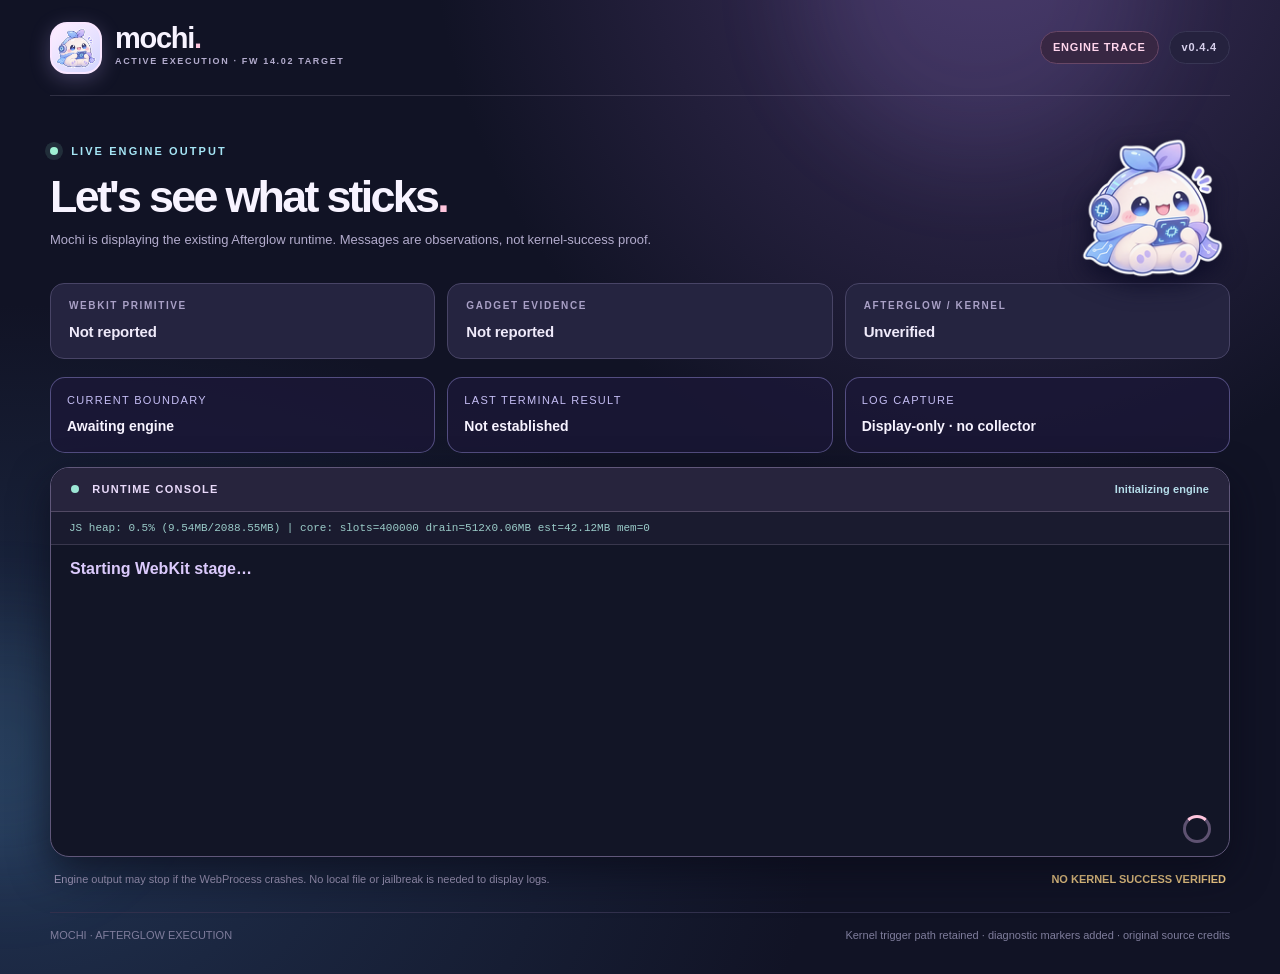
==== launch.html @ a504700c "test" ====
<!-- HTML | launch.html | PlayStation 4 WebKit browser | Mochi Afterglow execution view -->
<!doctype html>
<html lang="en">
<head>
  <meta charset="utf-8">
  <meta name="viewport" content="width=device-width,initial-scale=1">
  <meta name="theme-color" content="#151329">
  <meta name="referrer" content="same-origin">
  <title>Mochi · Live WebKit Execution</title>
  <link rel="stylesheet" href="./assets/mochi-launch.css?v=04">
  <link rel="stylesheet" href="./assets/mochi-diagnostics.css?v=044">
</head>
<body class="launch-page">
<div class="haze h1"></div><div class="haze h2"></div>
<div class="shell">
  <header class="masthead">
    <div class="brand"><span class="brand-mark"><img src="./assets/mochi-icon.png" alt=""></span><span>mochi<span class="brand-dot">.</span><small>ACTIVE EXECUTION · FW 14.02 TARGET</small></span></div>
    <div class="head-right"><span class="chip chip-fw" id="active-mode">PREPARING</span><span class="chip">v0.4.4</span></div>
  </header>
  <main class="run-main">
    <div class="run-head">
      <div><div class="eyebrow"><span class="live-dot"></span> LIVE ENGINE OUTPUT</div><h1>Let's see what sticks<span class="brand-dot">.</span></h1><p>Mochi is displaying the existing Afterglow runtime. Messages are observations, not kernel-success proof.</p></div>
      <img class="run-mascot" src="./assets/mochi-icon.png" alt="Mochi mascot">
    </div>
    <div class="run-statbar">
      <div><small>WEBKIT PRIMITIVE</small><strong id="m-primitive">Not reported</strong></div>
      <div><small>GADGET EVIDENCE</small><strong id="m-gadget">Not reported</strong></div>
      <div><small>AFTERGLOW / KERNEL</small><strong id="m-afterglow">Unverified</strong></div>
    </div>
    <div class="mochi-diagbar" id="mochi-diagbar">
      <div><small>CURRENT BOUNDARY</small><strong id="mochi-boundary">Awaiting engine</strong></div>
      <div><small>LAST TERMINAL RESULT</small><strong id="mochi-stop">Not established</strong></div>
      <div><small>LOG CAPTURE</small><strong id="mochi-capture-status">On-screen only</strong></div>
    </div>
    <div class="terminal-wrap">
      <div class="terminal-title"><span><i class="circle"></i> RUNTIME CONSOLE</span><span id="m-state">Initializing engine</span></div>
      <div id="ramBox">RAM: checking...</div>
      <div id="state" aria-live="polite">Starting WebKit stage…</div>
      <div id="out" role="log" aria-live="off"></div>
      <div id="spin" aria-hidden="true"></div>
      <div id="msg"></div>
    </div>
    <div class="run-footnote"><span>Engine output may stop if the WebProcess crashes. No local file or jailbreak is needed to display logs.</span><span id="m-final">NO KERNEL SUCCESS VERIFIED</span></div>
  </main>
  <footer><span>MOCHI · AFTERGLOW EXECUTION</span><span>Kernel trigger path retained · diagnostic markers added · original source credits</span></footer>
</div>
<script src="./assets/mochi-monitor.js?v=044"></script>
<script src="./assets/mochi-capture.js?v=044"></script>
<script type="module">
import("./assets/jb-g.js?v=1402d").catch(function (error) {
  var detail = error && (error.stack || error.message) ? (error.stack || error.message) : String(error);
  var output = document.getElementById("out");
  var status = document.getElementById("state");
  var label = document.getElementById("m-state");
  if (output) output.textContent += "\nMOCHI-IMPORT-FAIL: " + detail + "\n";
  if (window.MochiCapture) window.MochiCapture.push("MOCHI-IMPORT-FAIL", detail);
  if (status) status.textContent = "Engine module could not load — inspect console";
  if (label) label.textContent = "MODULE LOAD ERROR";
});
</script>
</body></html>
---- assets/mochi-launch.css ----
/* CSS | assets/mochi-launch.css | PlayStation 4 WebKit browser | Mochi pastel launcher */
:root{--bg:#111325;--deep:#17182e;--panel:#1b1d36;--panel-light:#242440;--line:#383654;--copy:#f7f3ff;--muted:#b3accd;--rose:#ffc5dd;--rose2:#f7a7ce;--lav:#c9b5ff;--ice:#a5e5f5;--mint:#a5e7d5;--warn:#ffd78d;--red:#ff9ca7}
*{box-sizing:border-box}html{min-height:100%;background:var(--bg)}body{margin:0;min-height:100vh;color:var(--copy);font:16px/1.55 "Segoe UI",Arial,sans-serif;background:radial-gradient(ellipse at 77% -12%,#3f315e 0%,transparent 40%),radial-gradient(ellipse at 0% 86%,#20314f 0%,transparent 45%),var(--bg)}button,input,select{font:inherit}button{cursor:pointer}button:focus,a:focus{outline:3px solid var(--ice);outline-offset:4px}a{color:inherit;text-decoration:none}code{font:14px/1.4 Consolas,monospace;color:#d5c7ff}.haze{position:fixed;pointer-events:none;border-radius:50%;filter:blur(50px);opacity:.11;z-index:0}.h1{width:350px;height:350px;background:#b99cff;right:10%;top:-190px}.h2{width:250px;height:250px;background:#76caf5;left:-120px;bottom:30px}.shell{width:min(1180px,calc(100% - 48px));margin:0 auto;position:relative;z-index:1}.masthead{height:96px;display:flex;align-items:center;justify-content:space-between;border-bottom:1px solid rgba(236,224,255,.14)}.brand{display:flex;align-items:center;gap:13px;font-size:29px;font-weight:900;letter-spacing:-1.3px;line-height:1}.brand-mark{width:52px;height:52px;display:flex;align-items:center;justify-content:center;background:linear-gradient(140deg,#ffeeff,#d2d6ff);border:2px solid #f9e6ff;border-radius:17px;overflow:hidden;box-shadow:0 5px 20px rgba(201,181,255,.25)}.brand-mark img{width:92%;height:92%;object-fit:contain}.brand-dot{color:var(--rose)}.brand small{display:block;font-weight:800;color:var(--muted);font-size:9px;letter-spacing:1.65px;line-height:1.9}.head-right{display:flex;align-items:center;gap:10px}.chip,.stage-pill{font-size:11px;font-weight:800;letter-spacing:.8px;border:1px solid var(--line);border-radius:20px;padding:7px 12px;color:#d8d1ed;background:#25223e}.chip-fw{background:#382743;color:#ffd5ec;border-color:#684766}.hero{display:grid;grid-template-columns:1.45fr .85fr;align-items:center;min-height:332px;padding:22px 28px 24px 9px;gap:16px}.eyebrow,.kicker{font-size:11px;letter-spacing:2.1px;color:var(--ice);font-weight:850}.live-dot,.mini-dot{display:inline-block;width:8px;height:8px;border-radius:50%;background:#9ff2d4;box-shadow:0 0 0 5px rgba(159,242,212,.12);margin-right:8px}.hero h1,.run-head h1{font-weight:900;font-size:clamp(32px,4.4vw,59px);letter-spacing:-2.7px;line-height:1.08;margin:15px 0 18px}.hero h1 em{font-style:normal;color:var(--rose)}.hero-copy p{color:var(--muted);font-size:16px;max-width:670px;line-height:1.7;margin:0 0 21px}.compat-line{display:flex;align-items:center;gap:3px;color:#c0c9e8;font-size:13px}.mini-dot{width:6px;height:6px;box-shadow:none;background:var(--lav)}.hero-mascot{height:305px;position:relative;display:flex;align-items:center;justify-content:center}.hero-mascot img{position:relative;z-index:2;max-width:95%;max-height:305px;object-fit:contain;filter:drop-shadow(0 14px 30px rgba(6,8,25,.45))}.orbit{position:absolute;width:280px;height:245px;border-radius:50%;background:radial-gradient(ellipse,#c3b2ff33,transparent 75%)}.o2{width:160px;height:160px;background:radial-gradient(ellipse,#87d8ec26,transparent 75%)}.sparkle{position:absolute;color:#fbc4e6;font-size:24px}.s1{top:15%;left:12%}.s2{bottom:15%;right:1%}.control-panel{background:linear-gradient(145deg,rgba(43,40,70,.94),rgba(23,25,47,.98));border:1px solid #484467;border-radius:25px;overflow:hidden;box-shadow:0 20px 48px rgba(4,3,18,.24)}.section-head{display:flex;align-items:center;justify-content:space-between;padding:22px 30px 19px;border-bottom:1px solid var(--line)}.section-head h2{font-size:24px;line-height:1.2;letter-spacing:-.7px;margin:5px 0 0}.stage-pill{color:#e7d9ff;background:#3c345a;border-color:#5c507d}.mode-list{padding:14px 17px 5px}.mode{display:flex;align-items:center;gap:20px;padding:18px 13px 18px 17px;border-radius:16px;margin:0 0 8px;background:rgba(255,255,255,.025);border:1px solid rgba(241,228,255,.08)}.mode.recommended{background:linear-gradient(90deg,rgba(199,175,255,.08),rgba(199,175,255,.02))}.mode.kernel-mode{background:linear-gradient(90deg,rgba(252,194,222,.09),rgba(255,255,255,.02));border-color:rgba(249,199,223,.19)}.mode-icon{width:46px;height:46px;flex:0 0 46px;display:flex;justify-content:center;align-items:center;border-radius:13px;background:#3a3457;color:#f7d4ff;font-size:27px}.kernel-mode .mode-icon{background:#4f3452;color:#ffd1e5}.mode-body{flex:1;min-width:0}.mode-name{font-weight:800;font-size:17px;margin-bottom:4px}.mode-body p{margin:0;color:var(--muted);font-size:13px;max-width:580px;line-height:1.5}.small-tag{font-size:10px;letter-spacing:.6px;color:#b8f4db;border-radius:6px;background:#1d4b49;padding:3px 6px;margin-left:6px;vertical-align:middle}.small-tag.caution{color:#ffebc2;background:#5a4234}.btn{border:1px solid transparent;border-radius:12px;padding:13px 17px;white-space:nowrap;min-width:168px;text-align:center;font-size:13px;font-weight:850;transition:filter .12s ease,transform .12s ease}.btn:hover{filter:brightness(1.09)}.btn:active{transform:translateY(2px)}.btn span{margin-left:9px}.btn-soft{background:linear-gradient(100deg,#e4ccff,#ffe0f3);color:#2a1c42}.btn-line{background:#34314e;color:#f3e9ff;border-color:#696184}.btn-primary{background:linear-gradient(100deg,#ffc3df,#e5bff7);color:#30203e}.note-row{display:flex;gap:13px;align-items:flex-start;margin:9px 28px 10px;color:#b9b2d0;font-size:12px;line-height:1.6}.note-icon{border:1px solid #777095;width:20px;height:20px;display:flex;align-items:center;justify-content:center;flex:0 0 20px;border-radius:50%;font-size:12px;font-weight:900;color:#d9c7fb}.note-row strong{color:#f4e8ff}.note-row.danger{margin-bottom:24px;color:#dfc8bb}.note-row.danger .note-icon{color:#ffd8a6;border-color:#866f67}.dashboard-summary{display:grid;grid-template-columns:repeat(4,1fr);gap:12px;margin:17px 0 24px}.stat{background:rgba(35,33,62,.8);border:1px solid var(--line);border-radius:16px;padding:17px 19px;min-width:0}.stat small,.run-statbar small{display:block;color:#a9a0c6;font-size:10px;font-weight:800;letter-spacing:1.6px;margin-bottom:6px}.stat strong,.run-statbar strong{display:block;font-size:16px;letter-spacing:-.2px}.stat span{display:block;font-size:12px;color:var(--muted);margin-top:3px}footer{display:flex;justify-content:space-between;gap:20px;padding:14px 0 30px;color:#7f7d9c;font-size:11px;border-top:1px solid #32314d}/* runtime view */
.run-main{padding-top:32px;padding-bottom:24px}.run-head{display:flex;justify-content:space-between;align-items:center;min-height:145px}.run-head h1{font-size:clamp(28px,3.5vw,46px);margin:12px 0 9px}.run-head p{color:var(--muted);margin:0 0 18px;font-size:13px}.run-mascot{height:155px;width:155px;object-fit:contain;filter:drop-shadow(0 8px 12px #0c0c27)}.run-statbar{display:grid;grid-template-columns:repeat(3,1fr);gap:12px;margin:0 0 18px}.run-statbar>div{border:1px solid #484466;background:#252440;border-radius:14px;padding:14px 18px;min-height:76px}.run-statbar strong{color:#efeafa;font-size:15px}.run-statbar .good{color:var(--mint)}.run-statbar .bad{color:var(--red)}.run-statbar .caution-text{color:var(--warn)}.terminal-wrap{position:relative;border-radius:19px;border:1px solid #60577a;background:#121526;overflow:hidden;min-height:390px;box-shadow:0 15px 38px #090a18aa}.terminal-title{height:44px;display:flex;justify-content:space-between;align-items:center;background:#27243d;padding:0 20px;border-bottom:1px solid #514963;color:#e9dafa;font-size:11px;font-weight:800;letter-spacing:1.25px}.terminal-title .circle{display:inline-block;width:8px;height:8px;border-radius:50%;background:#9ce6d5;margin-right:9px}.terminal-title #m-state{color:#b5dce9;font-size:11px;letter-spacing:.1px}.terminal-title #m-state.bad{color:var(--red)}#ramBox{background:#1a1b2f;border-bottom:1px solid #39374d;color:#9acbc8;white-space:nowrap;text-overflow:ellipsis;overflow:hidden;font:11px/1.3 Consolas,monospace;padding:9px 18px;min-height:30px}#state{font-weight:800;font-size:16px;line-height:1.3;padding:14px 19px 6px;color:#dbcafc}#state.warn{color:var(--warn)}#state.bad{color:var(--red)}#state.ok{color:var(--mint)}#out{margin:0;padding:12px 19px 30px;min-height:270px;max-height:430px;overflow-y:auto;white-space:pre-wrap;overflow-wrap:anywhere;color:#c9c6d9;font:12px/1.55 Consolas,"Courier New",monospace;display:block}#spin{width:28px;height:28px;border-radius:50%;border:3px solid #5e5271;border-top-color:var(--rose);position:absolute;right:18px;bottom:13px;animation:rot .8s linear infinite;pointer-events:none}#msg{padding:10px 19px;color:var(--warn);font-size:15px;font-weight:800;display:none}body.fail #msg,body.done #msg{display:block}body.fail #spin,body.done #spin{display:none}.notice{margin:10px 0;padding:13px 16px;border-left:4px solid var(--red);background:#3e2538;color:#ffbecf;font-size:15px;font-weight:bold}@keyframes rot{to{transform:rotate(360deg)}}.run-footnote{padding:14px 4px 0;display:flex;justify-content:space-between;gap:30px;font-size:11px;color:#aba3c5}.run-footnote span:last-child{font-weight:800;color:var(--warn);white-space:nowrap}
@media(max-width:850px){.shell{width:calc(100% - 28px)}.hero{grid-template-columns:1fr .65fr;padding-right:5px}.hero-mascot{height:260px}.hero-mascot img{max-height:255px}.mode{gap:10px;padding:14px 10px}.mode-icon{flex-basis:38px;width:38px;height:38px}.btn{min-width:144px;padding:12px}.dashboard-summary{grid-template-columns:repeat(2,1fr)}}@media(max-width:650px){.masthead{height:83px}.brand{font-size:24px}.brand-mark{height:45px;width:45px}.brand small{font-size:7px;letter-spacing:1px}.head-right .chip:last-child{display:none}.hero{display:block;padding:28px 4px 8px;min-height:0}.hero h1{font-size:38px}.hero-copy p{font-size:14px}.hero-mascot{height:220px}.hero-mascot img{max-height:220px}.section-head{padding:19px}.section-head h2{font-size:20px}.stage-pill{display:none}.mode{flex-wrap:wrap}.mode-body{flex-basis:calc(100% - 60px)}.btn{width:100%;flex:1}.note-row{margin-left:18px;margin-right:18px}.stat{padding:13px}.stat strong{font-size:14px}footer{display:block}.run-head{min-height:100px}.run-head h1{font-size:30px}.run-mascot{width:88px;height:88px}.run-statbar{grid-template-columns:1fr}.run-statbar>div{min-height:62px;padding:12px}.terminal-title{padding:0 12px}.run-footnote{display:block}.run-footnote span{display:block;margin-bottom:8px}}
---- assets/mochi-diagnostics.css ----
/* CSS | assets/mochi-diagnostics.css | PS4 browser | Unified stage/result panels */
.mochi-diagbar{display:grid;grid-template-columns:1fr 1fr 1fr;gap:12px;margin:14px 0}
.mochi-diagbar>div{background:rgba(27,24,56,.78);border:1px solid rgba(180,169,255,.38);border-radius:15px;padding:14px 16px;min-width:0}
.mochi-diagbar small{display:block;font-size:11px;letter-spacing:.12em;color:#c6bff5;margin-bottom:7px}
.mochi-diagbar strong{display:block;font-size:14px;line-height:1.55;color:#f7f3ff;overflow-wrap:anywhere}
@media(max-width:800px){.mochi-diagbar{grid-template-columns:1fr}.mochi-diagbar>div{padding:10px 13px}}

#out{white-space:pre-wrap;overflow-wrap:anywhere;word-break:break-word}
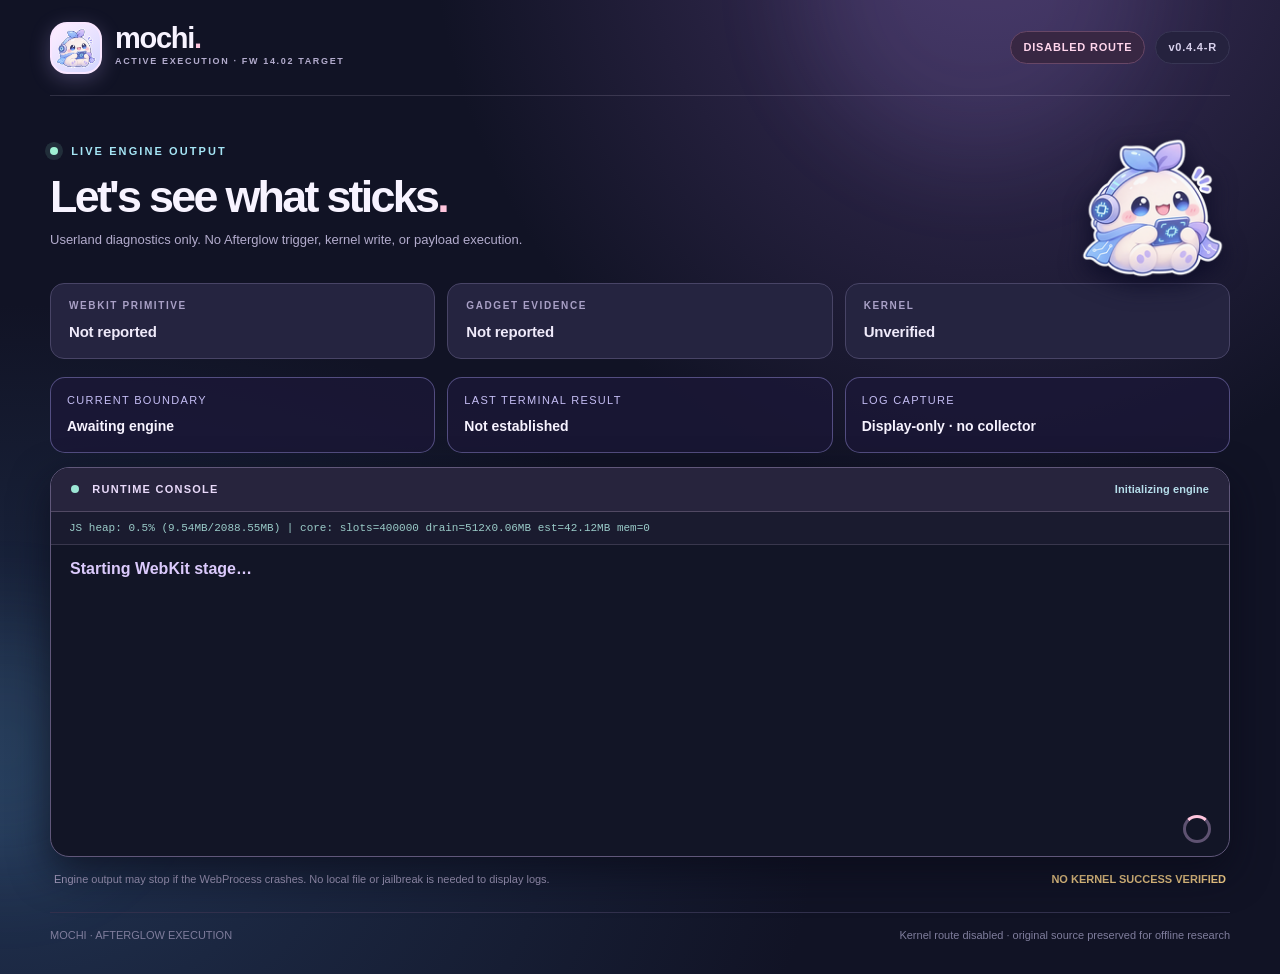
==== commit 19c84ca7: "research changes" ====
--- a/launch.html
+++ b/launch.html
@@ -6,26 +6,26 @@
   <meta name="viewport" content="width=device-width,initial-scale=1">
   <meta name="theme-color" content="#151329">
   <meta name="referrer" content="same-origin">
-  <title>Mochi · Live WebKit Execution</title>
-  <link rel="stylesheet" href="./assets/mochi-launch.css?v=04">
-  <link rel="stylesheet" href="./assets/mochi-diagnostics.css?v=044">
+  <title>Mochi · v0.4.4-R Userland Diagnostics</title>
+  <link rel="stylesheet" href="./assets/mochi-launch.css?v=044r">
+  <link rel="stylesheet" href="./assets/mochi-diagnostics.css?v=044r">
 </head>
 <body class="launch-page">
 <div class="haze h1"></div><div class="haze h2"></div>
 <div class="shell">
   <header class="masthead">
     <div class="brand"><span class="brand-mark"><img src="./assets/mochi-icon.png" alt=""></span><span>mochi<span class="brand-dot">.</span><small>ACTIVE EXECUTION · FW 14.02 TARGET</small></span></div>
-    <div class="head-right"><span class="chip chip-fw" id="active-mode">PREPARING</span><span class="chip">v0.4.4</span></div>
+    <div class="head-right"><span class="chip chip-fw" id="active-mode">PREPARING</span><span class="chip">v0.4.4-R</span></div>
   </header>
   <main class="run-main">
     <div class="run-head">
-      <div><div class="eyebrow"><span class="live-dot"></span> LIVE ENGINE OUTPUT</div><h1>Let's see what sticks<span class="brand-dot">.</span></h1><p>Mochi is displaying the existing Afterglow runtime. Messages are observations, not kernel-success proof.</p></div>
+      <div><div class="eyebrow"><span class="live-dot"></span> LIVE ENGINE OUTPUT</div><h1>Let's see what sticks<span class="brand-dot">.</span></h1><p>Userland diagnostics only. No Afterglow trigger, kernel write, or payload execution.</p></div>
       <img class="run-mascot" src="./assets/mochi-icon.png" alt="Mochi mascot">
     </div>
     <div class="run-statbar">
       <div><small>WEBKIT PRIMITIVE</small><strong id="m-primitive">Not reported</strong></div>
       <div><small>GADGET EVIDENCE</small><strong id="m-gadget">Not reported</strong></div>
-      <div><small>AFTERGLOW / KERNEL</small><strong id="m-afterglow">Unverified</strong></div>
+      <div><small>KERNEL</small><strong id="m-afterglow">Unverified</strong></div>
     </div>
     <div class="mochi-diagbar" id="mochi-diagbar">
       <div><small>CURRENT BOUNDARY</small><strong id="mochi-boundary">Awaiting engine</strong></div>
@@ -42,12 +42,12 @@
     </div>
     <div class="run-footnote"><span>Engine output may stop if the WebProcess crashes. No local file or jailbreak is needed to display logs.</span><span id="m-final">NO KERNEL SUCCESS VERIFIED</span></div>
   </main>
-  <footer><span>MOCHI · AFTERGLOW EXECUTION</span><span>Kernel trigger path retained · diagnostic markers added · original source credits</span></footer>
+  <footer><span>MOCHI · AFTERGLOW EXECUTION</span><span>Kernel route disabled · original source preserved for offline research</span></footer>
 </div>
-<script src="./assets/mochi-monitor.js?v=044"></script>
-<script src="./assets/mochi-capture.js?v=044"></script>
+<script src="./assets/mochi-monitor.js?v=044r"></script>
+<script src="./assets/mochi-capture.js?v=044r"></script>
 <script type="module">
-import("./assets/jb-g.js?v=1402d").catch(function (error) {
+import("./assets/baseline-044r/mochi-engine.js?v=044r").catch(function (error) {
   var detail = error && (error.stack || error.message) ? (error.stack || error.message) : String(error);
   var output = document.getElementById("out");
   var status = document.getElementById("state");
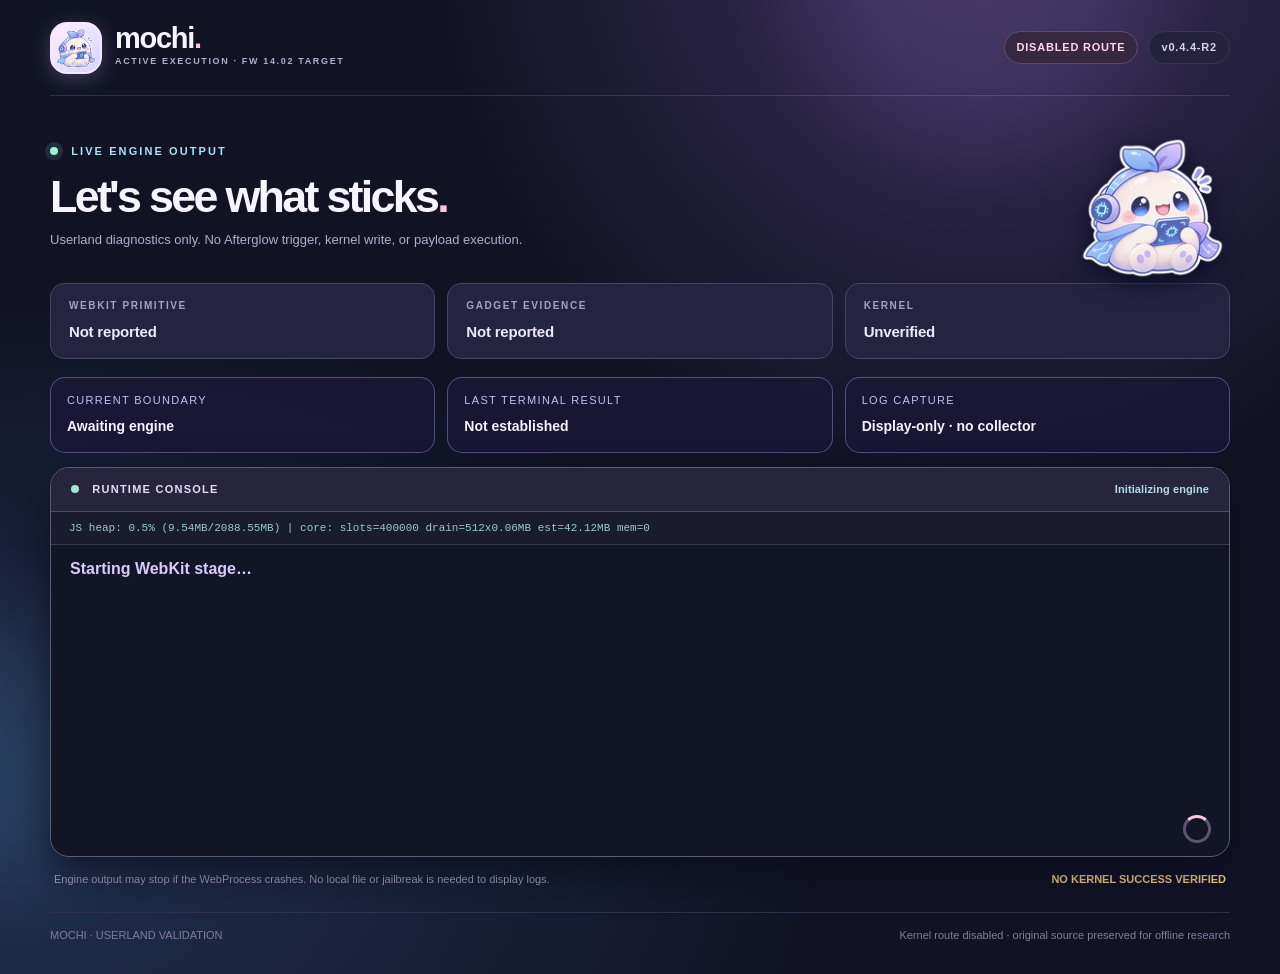
==== commit 3f7810bd: "research changes" ====
--- a/launch.html
+++ b/launch.html
@@ -6,16 +6,16 @@
   <meta name="viewport" content="width=device-width,initial-scale=1">
   <meta name="theme-color" content="#151329">
   <meta name="referrer" content="same-origin">
-  <title>Mochi · v0.4.4-R Userland Diagnostics</title>
-  <link rel="stylesheet" href="./assets/mochi-launch.css?v=044r">
-  <link rel="stylesheet" href="./assets/mochi-diagnostics.css?v=044r">
+  <title>Mochi · v0.4.4-R2 Userland Diagnostics</title>
+  <link rel="stylesheet" href="./assets/mochi-launch.css?v=044r2">
+  <link rel="stylesheet" href="./assets/mochi-diagnostics.css?v=044r2">
 </head>
 <body class="launch-page">
 <div class="haze h1"></div><div class="haze h2"></div>
 <div class="shell">
   <header class="masthead">
     <div class="brand"><span class="brand-mark"><img src="./assets/mochi-icon.png" alt=""></span><span>mochi<span class="brand-dot">.</span><small>ACTIVE EXECUTION · FW 14.02 TARGET</small></span></div>
-    <div class="head-right"><span class="chip chip-fw" id="active-mode">PREPARING</span><span class="chip">v0.4.4-R</span></div>
+    <div class="head-right"><span class="chip chip-fw" id="active-mode">PREPARING</span><span class="chip">v0.4.4-R2</span></div>
   </header>
   <main class="run-main">
     <div class="run-head">
@@ -42,12 +42,12 @@
     </div>
     <div class="run-footnote"><span>Engine output may stop if the WebProcess crashes. No local file or jailbreak is needed to display logs.</span><span id="m-final">NO KERNEL SUCCESS VERIFIED</span></div>
   </main>
-  <footer><span>MOCHI · AFTERGLOW EXECUTION</span><span>Kernel route disabled · original source preserved for offline research</span></footer>
+  <footer><span>MOCHI · USERLAND VALIDATION</span><span>Kernel route disabled · original source preserved for offline research</span></footer>
 </div>
-<script src="./assets/mochi-monitor.js?v=044r"></script>
-<script src="./assets/mochi-capture.js?v=044r"></script>
+<script src="./assets/mochi-monitor.js?v=044r2"></script>
+<script src="./assets/mochi-capture.js?v=044r2"></script>
 <script type="module">
-import("./assets/baseline-044r/mochi-engine.js?v=044r").catch(function (error) {
+import("./assets/baseline-044r2/mochi-engine.js?v=044r2").catch(function (error) {
   var detail = error && (error.stack || error.message) ? (error.stack || error.message) : String(error);
   var output = document.getElementById("out");
   var status = document.getElementById("state");
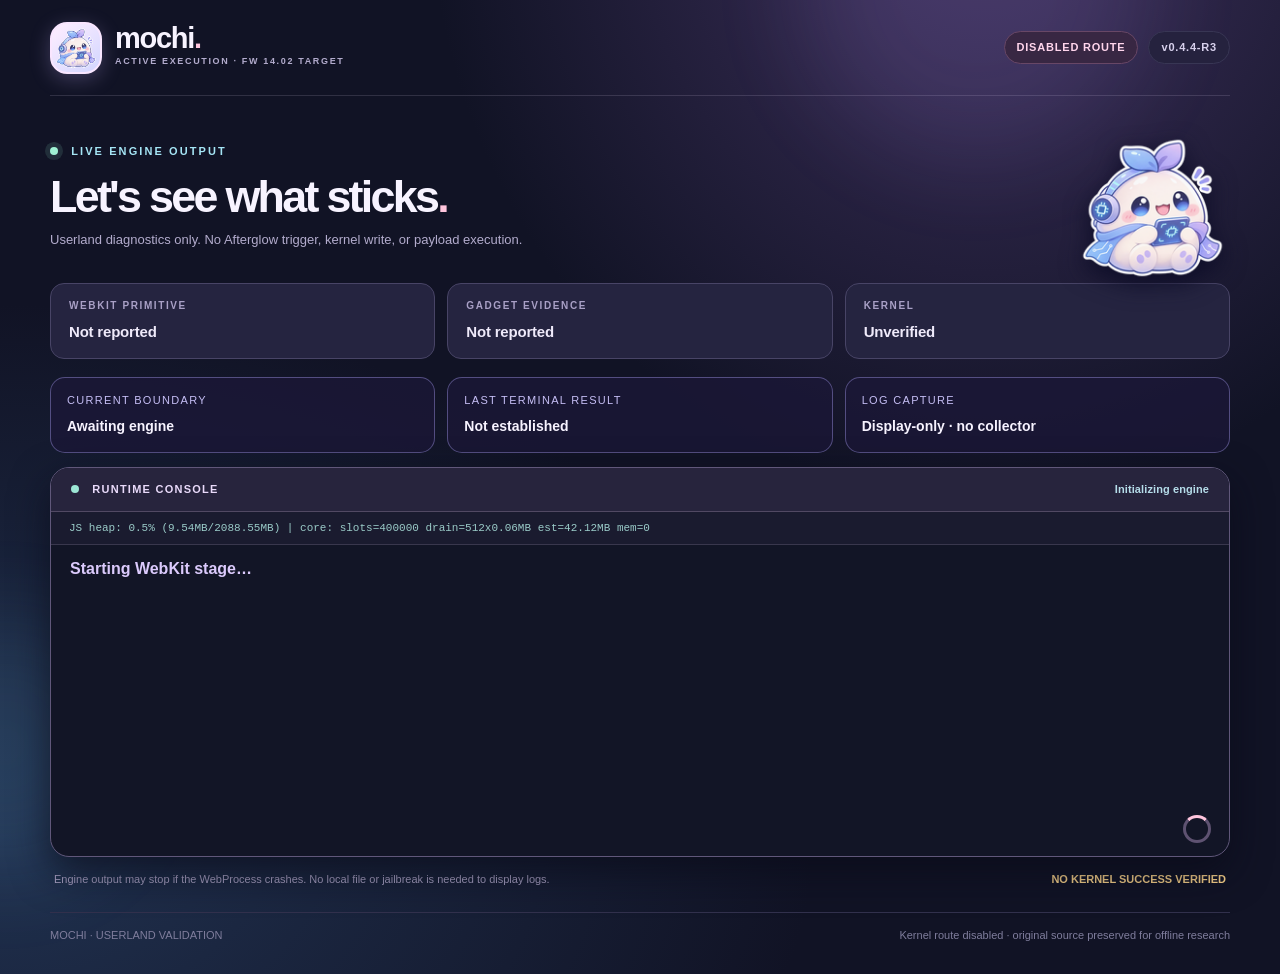
==== commit ca1749df: "Research testing" ====
--- a/launch.html
+++ b/launch.html
@@ -6,16 +6,16 @@
   <meta name="viewport" content="width=device-width,initial-scale=1">
   <meta name="theme-color" content="#151329">
   <meta name="referrer" content="same-origin">
-  <title>Mochi · v0.4.4-R2 Userland Diagnostics</title>
-  <link rel="stylesheet" href="./assets/mochi-launch.css?v=044r2">
-  <link rel="stylesheet" href="./assets/mochi-diagnostics.css?v=044r2">
+  <title>Mochi · v0.4.4-R3 Compatibility Evidence</title>
+  <link rel="stylesheet" href="./assets/mochi-launch.css?v=044r3">
+  <link rel="stylesheet" href="./assets/mochi-diagnostics.css?v=044r3">
 </head>
 <body class="launch-page">
 <div class="haze h1"></div><div class="haze h2"></div>
 <div class="shell">
   <header class="masthead">
     <div class="brand"><span class="brand-mark"><img src="./assets/mochi-icon.png" alt=""></span><span>mochi<span class="brand-dot">.</span><small>ACTIVE EXECUTION · FW 14.02 TARGET</small></span></div>
-    <div class="head-right"><span class="chip chip-fw" id="active-mode">PREPARING</span><span class="chip">v0.4.4-R2</span></div>
+    <div class="head-right"><span class="chip chip-fw" id="active-mode">PREPARING</span><span class="chip">v0.4.4-R3</span></div>
   </header>
   <main class="run-main">
     <div class="run-head">
@@ -44,10 +44,10 @@
   </main>
   <footer><span>MOCHI · USERLAND VALIDATION</span><span>Kernel route disabled · original source preserved for offline research</span></footer>
 </div>
-<script src="./assets/mochi-monitor.js?v=044r2"></script>
-<script src="./assets/mochi-capture.js?v=044r2"></script>
+<script src="./assets/mochi-monitor.js?v=044r3"></script>
+<script src="./assets/mochi-capture.js?v=044r3"></script>
 <script type="module">
-import("./assets/baseline-044r2/mochi-engine.js?v=044r2").catch(function (error) {
+import("./assets/baseline-044r3/mochi-engine.js?v=044r3").catch(function (error) {
   var detail = error && (error.stack || error.message) ? (error.stack || error.message) : String(error);
   var output = document.getElementById("out");
   var status = document.getElementById("state");
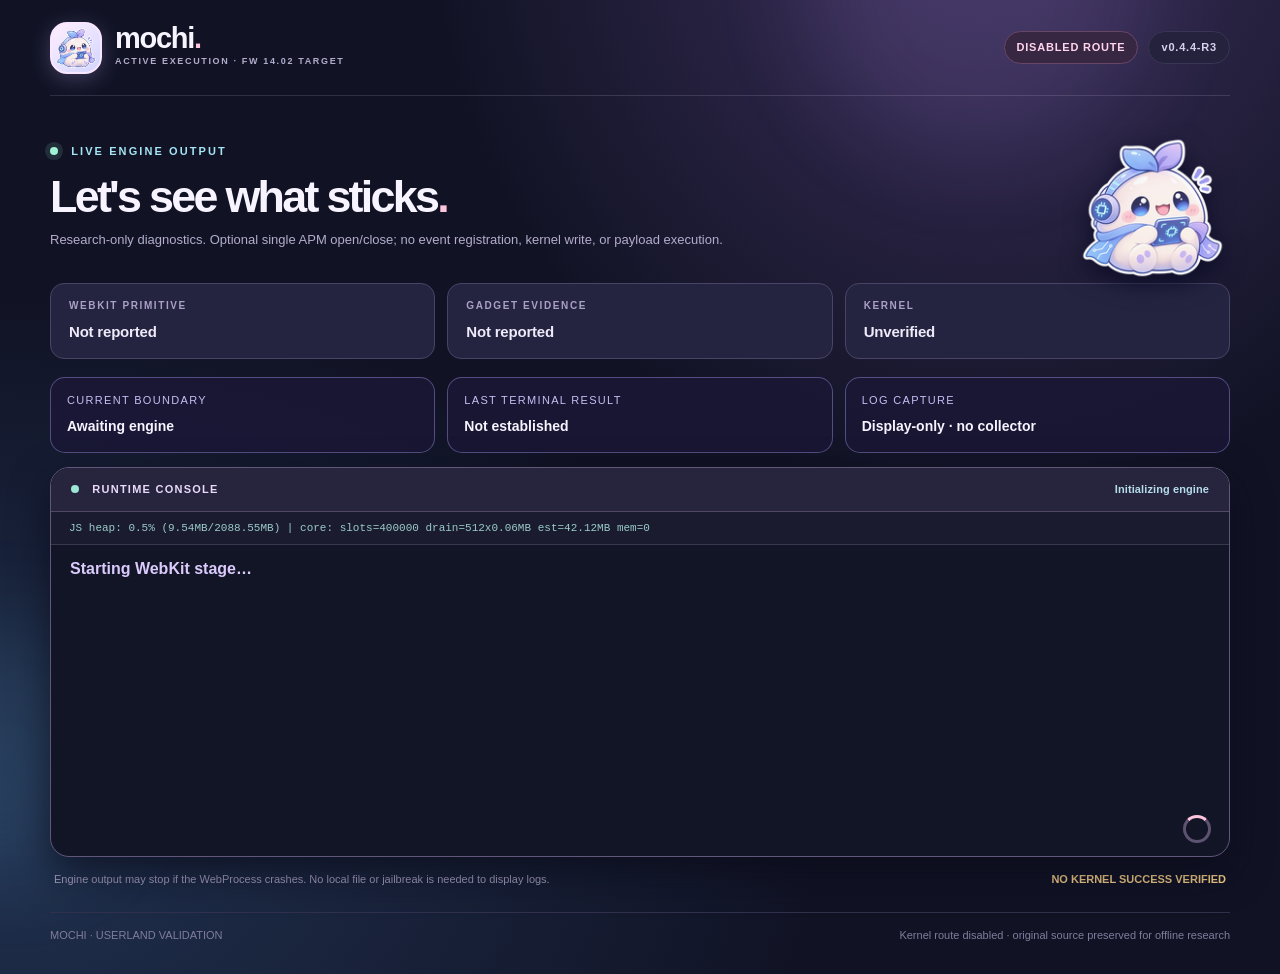
==== commit 4020a43e: "Research testing" ====
--- a/launch.html
+++ b/launch.html
@@ -7,8 +7,8 @@
   <meta name="theme-color" content="#151329">
   <meta name="referrer" content="same-origin">
   <title>Mochi · v0.4.4-R3 Compatibility Evidence</title>
-  <link rel="stylesheet" href="./assets/mochi-launch.css?v=044r3">
-  <link rel="stylesheet" href="./assets/mochi-diagnostics.css?v=044r3">
+  <link rel="stylesheet" href="./assets/mochi-launch.css?v=044r3apm1">
+  <link rel="stylesheet" href="./assets/mochi-diagnostics.css?v=044r3apm1">
 </head>
 <body class="launch-page">
 <div class="haze h1"></div><div class="haze h2"></div>
@@ -19,7 +19,7 @@
   </header>
   <main class="run-main">
     <div class="run-head">
-      <div><div class="eyebrow"><span class="live-dot"></span> LIVE ENGINE OUTPUT</div><h1>Let's see what sticks<span class="brand-dot">.</span></h1><p>Userland diagnostics only. No Afterglow trigger, kernel write, or payload execution.</p></div>
+      <div><div class="eyebrow"><span class="live-dot"></span> LIVE ENGINE OUTPUT</div><h1>Let's see what sticks<span class="brand-dot">.</span></h1><p>Research-only diagnostics. Optional single APM open/close; no event registration, kernel write, or payload execution.</p></div>
       <img class="run-mascot" src="./assets/mochi-icon.png" alt="Mochi mascot">
     </div>
     <div class="run-statbar">
@@ -44,10 +44,10 @@
   </main>
   <footer><span>MOCHI · USERLAND VALIDATION</span><span>Kernel route disabled · original source preserved for offline research</span></footer>
 </div>
-<script src="./assets/mochi-monitor.js?v=044r3"></script>
-<script src="./assets/mochi-capture.js?v=044r3"></script>
+<script src="./assets/mochi-monitor.js?v=044r3apm1"></script>
+<script src="./assets/mochi-capture.js?v=044r3apm1"></script>
 <script type="module">
-import("./assets/baseline-044r3/mochi-engine.js?v=044r3").catch(function (error) {
+import("./assets/baseline-044r3/mochi-engine.js?v=044r3apm1apm1").catch(function (error) {
   var detail = error && (error.stack || error.message) ? (error.stack || error.message) : String(error);
   var output = document.getElementById("out");
   var status = document.getElementById("state");
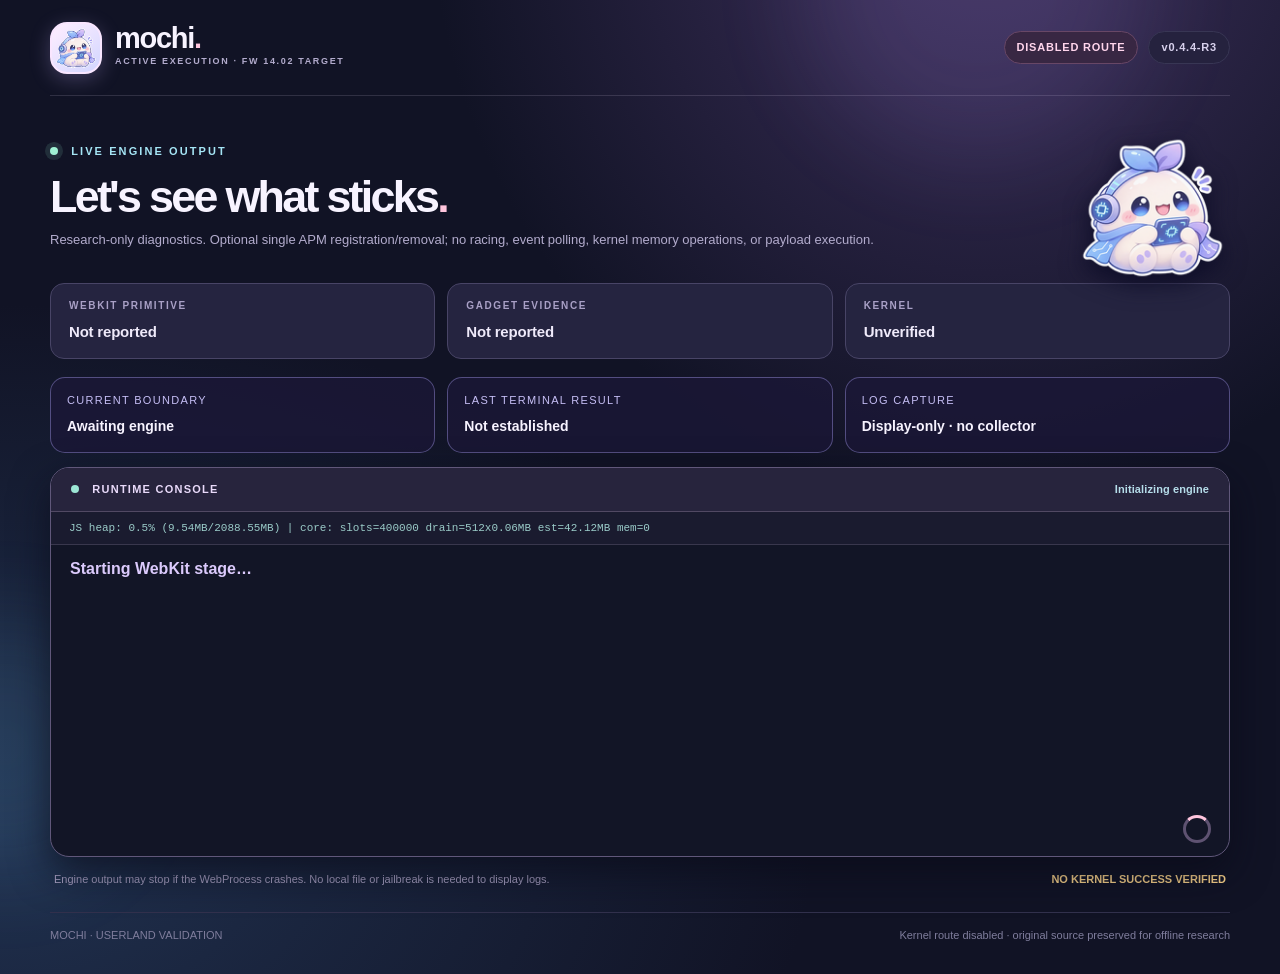
==== commit 4b8b05e6: "Research testing" ====
--- a/launch.html
+++ b/launch.html
@@ -7,8 +7,8 @@
   <meta name="theme-color" content="#151329">
   <meta name="referrer" content="same-origin">
   <title>Mochi · v0.4.4-R3 Compatibility Evidence</title>
-  <link rel="stylesheet" href="./assets/mochi-launch.css?v=044r3apm1">
-  <link rel="stylesheet" href="./assets/mochi-diagnostics.css?v=044r3apm1">
+  <link rel="stylesheet" href="./assets/mochi-launch.css?v=044r3stage5">
+  <link rel="stylesheet" href="./assets/mochi-diagnostics.css?v=044r3stage5">
 </head>
 <body class="launch-page">
 <div class="haze h1"></div><div class="haze h2"></div>
@@ -19,7 +19,7 @@
   </header>
   <main class="run-main">
     <div class="run-head">
-      <div><div class="eyebrow"><span class="live-dot"></span> LIVE ENGINE OUTPUT</div><h1>Let's see what sticks<span class="brand-dot">.</span></h1><p>Research-only diagnostics. Optional single APM open/close; no event registration, kernel write, or payload execution.</p></div>
+      <div><div class="eyebrow"><span class="live-dot"></span> LIVE ENGINE OUTPUT</div><h1>Let's see what sticks<span class="brand-dot">.</span></h1><p>Research-only diagnostics. Optional single APM registration/removal; no racing, event polling, kernel memory operations, or payload execution.</p></div>
       <img class="run-mascot" src="./assets/mochi-icon.png" alt="Mochi mascot">
     </div>
     <div class="run-statbar">
@@ -44,10 +44,10 @@
   </main>
   <footer><span>MOCHI · USERLAND VALIDATION</span><span>Kernel route disabled · original source preserved for offline research</span></footer>
 </div>
-<script src="./assets/mochi-monitor.js?v=044r3apm1"></script>
-<script src="./assets/mochi-capture.js?v=044r3apm1"></script>
+<script src="./assets/mochi-monitor.js?v=044r3stage5"></script>
+<script src="./assets/mochi-capture.js?v=044r3stage5"></script>
 <script type="module">
-import("./assets/baseline-044r3/mochi-engine.js?v=044r3apm1apm1").catch(function (error) {
+import("./assets/baseline-044r3/mochi-engine.js?v=044r3stage5apm1").catch(function (error) {
   var detail = error && (error.stack || error.message) ? (error.stack || error.message) : String(error);
   var output = document.getElementById("out");
   var status = document.getElementById("state");
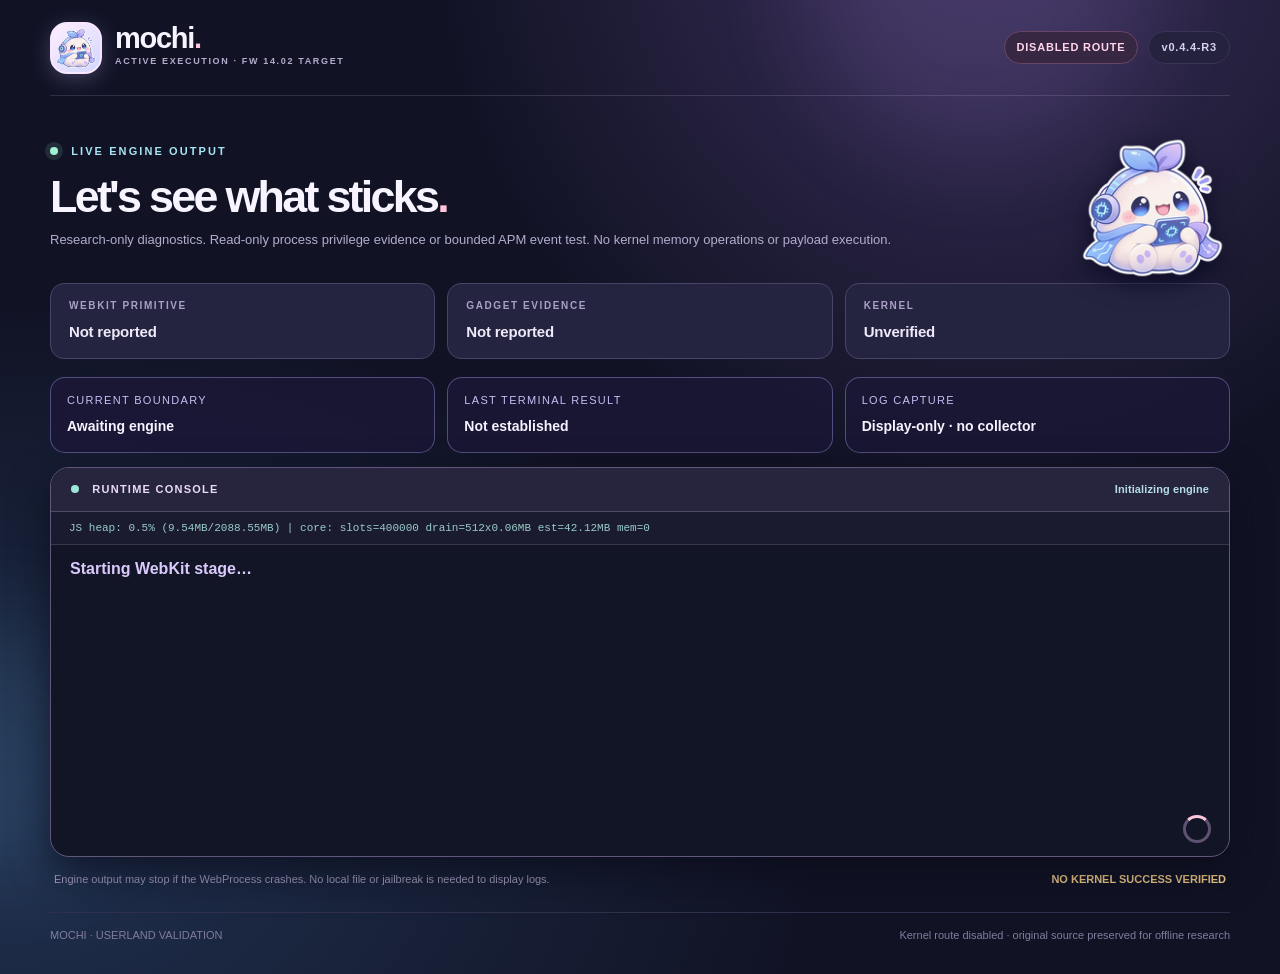
==== commit 63c07e93: "Research testing" ====
--- a/launch.html
+++ b/launch.html
@@ -7,8 +7,8 @@
   <meta name="theme-color" content="#151329">
   <meta name="referrer" content="same-origin">
   <title>Mochi · v0.4.4-R3 Compatibility Evidence</title>
-  <link rel="stylesheet" href="./assets/mochi-launch.css?v=044r3stage5">
-  <link rel="stylesheet" href="./assets/mochi-diagnostics.css?v=044r3stage5">
+  <link rel="stylesheet" href="./assets/mochi-launch.css?v=044r3stage6">
+  <link rel="stylesheet" href="./assets/mochi-diagnostics.css?v=044r3stage6">
 </head>
 <body class="launch-page">
 <div class="haze h1"></div><div class="haze h2"></div>
@@ -19,7 +19,7 @@
   </header>
   <main class="run-main">
     <div class="run-head">
-      <div><div class="eyebrow"><span class="live-dot"></span> LIVE ENGINE OUTPUT</div><h1>Let's see what sticks<span class="brand-dot">.</span></h1><p>Research-only diagnostics. Optional single APM registration/removal; no racing, event polling, kernel memory operations, or payload execution.</p></div>
+      <div><div class="eyebrow"><span class="live-dot"></span> LIVE ENGINE OUTPUT</div><h1>Let's see what sticks<span class="brand-dot">.</span></h1><p>Research-only diagnostics. Read-only process privilege evidence or bounded APM event test. No kernel memory operations or payload execution.</p></div>
       <img class="run-mascot" src="./assets/mochi-icon.png" alt="Mochi mascot">
     </div>
     <div class="run-statbar">
@@ -44,10 +44,10 @@
   </main>
   <footer><span>MOCHI · USERLAND VALIDATION</span><span>Kernel route disabled · original source preserved for offline research</span></footer>
 </div>
-<script src="./assets/mochi-monitor.js?v=044r3stage5"></script>
-<script src="./assets/mochi-capture.js?v=044r3stage5"></script>
+<script src="./assets/mochi-monitor.js?v=044r3stage6"></script>
+<script src="./assets/mochi-capture.js?v=044r3stage6"></script>
 <script type="module">
-import("./assets/baseline-044r3/mochi-engine.js?v=044r3stage5apm1").catch(function (error) {
+import("./assets/baseline-044r3/mochi-engine.js?v=044r3stage6priv1").catch(function (error) {
   var detail = error && (error.stack || error.message) ? (error.stack || error.message) : String(error);
   var output = document.getElementById("out");
   var status = document.getElementById("state");
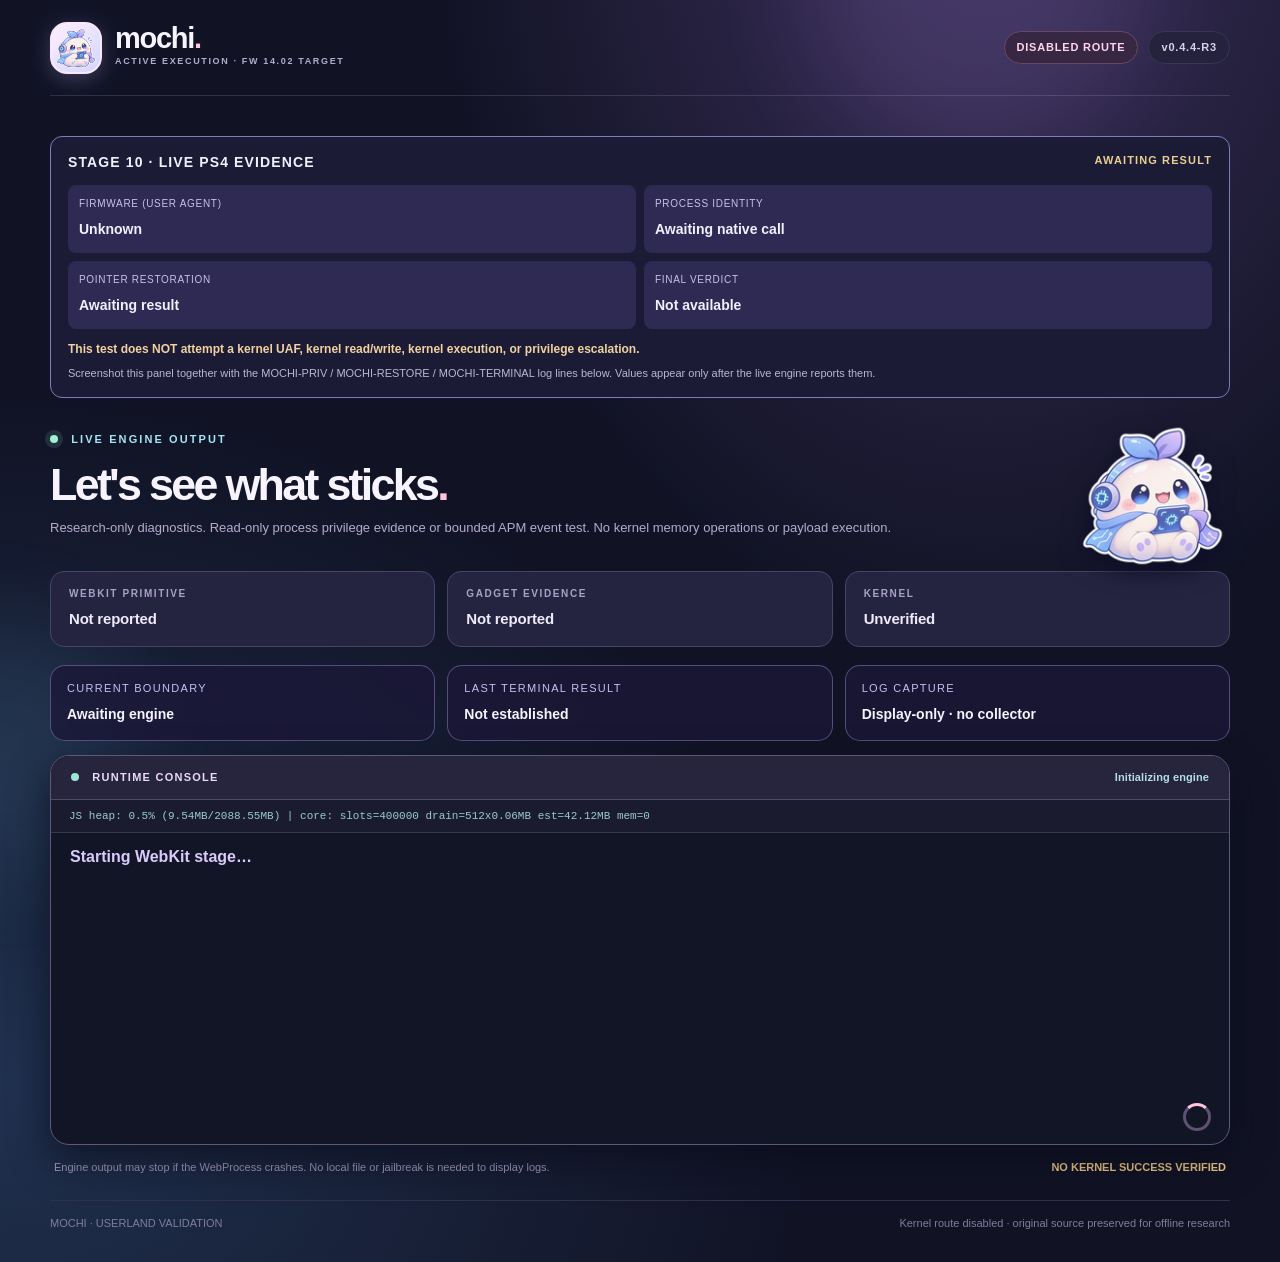
==== commit e0bd7511: "research changes" ====
--- a/launch.html
+++ b/launch.html
@@ -6,9 +6,10 @@
   <meta name="viewport" content="width=device-width,initial-scale=1">
   <meta name="theme-color" content="#151329">
   <meta name="referrer" content="same-origin">
-  <title>Mochi · v0.4.4-R3 Compatibility Evidence</title>
+  <title>Mochi · Stage 10 Evidence Screenshot</title>
   <link rel="stylesheet" href="./assets/mochi-launch.css?v=044r3stage6">
   <link rel="stylesheet" href="./assets/mochi-diagnostics.css?v=044r3stage6">
+  <link rel="stylesheet" href="./assets/mochi-stage10.css?v=s10a">
 </head>
 <body class="launch-page">
 <div class="haze h1"></div><div class="haze h2"></div>
@@ -18,6 +19,17 @@
     <div class="head-right"><span class="chip chip-fw" id="active-mode">PREPARING</span><span class="chip">v0.4.4-R3</span></div>
   </header>
   <main class="run-main">
+    <section id="s10-snapshot" class="s10-snapshot" aria-label="Stage 10 runtime evidence">
+      <div class="s10-title">STAGE 10 · LIVE PS4 EVIDENCE <span id="s10-run-status">AWAITING RESULT</span></div>
+      <div class="s10-grid">
+        <div><small>FIRMWARE (USER AGENT)</small><strong id="s10-fw">Inspecting…</strong></div>
+        <div><small>PROCESS IDENTITY</small><strong id="s10-identity">Awaiting native call</strong></div>
+        <div><small>POINTER RESTORATION</small><strong id="s10-restore">Awaiting result</strong></div>
+        <div><small>FINAL VERDICT</small><strong id="s10-verdict">Not available</strong></div>
+      </div>
+      <p id="s10-boundary">This test does NOT attempt a kernel UAF, kernel read/write, kernel execution, or privilege escalation.</p>
+      <p class="s10-small">Screenshot this panel together with the MOCHI-PRIV / MOCHI-RESTORE / MOCHI-TERMINAL log lines below. Values appear only after the live engine reports them.</p>
+    </section>
     <div class="run-head">
       <div><div class="eyebrow"><span class="live-dot"></span> LIVE ENGINE OUTPUT</div><h1>Let's see what sticks<span class="brand-dot">.</span></h1><p>Research-only diagnostics. Read-only process privilege evidence or bounded APM event test. No kernel memory operations or payload execution.</p></div>
       <img class="run-mascot" src="./assets/mochi-icon.png" alt="Mochi mascot">
@@ -45,6 +57,7 @@
   <footer><span>MOCHI · USERLAND VALIDATION</span><span>Kernel route disabled · original source preserved for offline research</span></footer>
 </div>
 <script src="./assets/mochi-monitor.js?v=044r3stage6"></script>
+<script src="./assets/mochi-stage10.js?v=s10a"></script>
 <script src="./assets/mochi-capture.js?v=044r3stage6"></script>
 <script type="module">
 import("./assets/baseline-044r3/mochi-engine.js?v=044r3stage6priv1").catch(function (error) {
--- a/assets/mochi-stage10.css
+++ b/assets/mochi-stage10.css
@@ -0,0 +1,11 @@
+/* screenshot layout intentionally separate from frozen native engine */
+.s10-snapshot{padding:15px 17px;margin:8px 0 18px;border:1px solid #817bbd;border-radius:12px;background:#1c1b36;color:#f1f0ff}
+.s10-title{font-weight:bold;font-size:14px;letter-spacing:.08em;display:flex;justify-content:space-between;gap:10px}
+.s10-title span{font-size:11px;color:#e9ce93}
+.s10-grid{display:grid;grid-template-columns:1fr 1fr;gap:8px;margin:11px 0}
+.s10-grid div{background:#2e2a54;border-radius:8px;padding:11px;min-width:0}
+.s10-grid small{display:block;font-size:10px;letter-spacing:.07em;color:#c6c0ef;margin-bottom:6px}
+.s10-grid strong{font-size:14px;line-height:1.3;overflow-wrap:anywhere}
+#s10-boundary{font-size:12px;font-weight:bold;color:#f1d2a0;margin:5px 0}
+.s10-small{font-size:11px;color:#bab5d6;margin:6px 0 0}
+@media(max-width:550px){.s10-grid{grid-template-columns:1fr}.s10-snapshot{padding:11px}}
